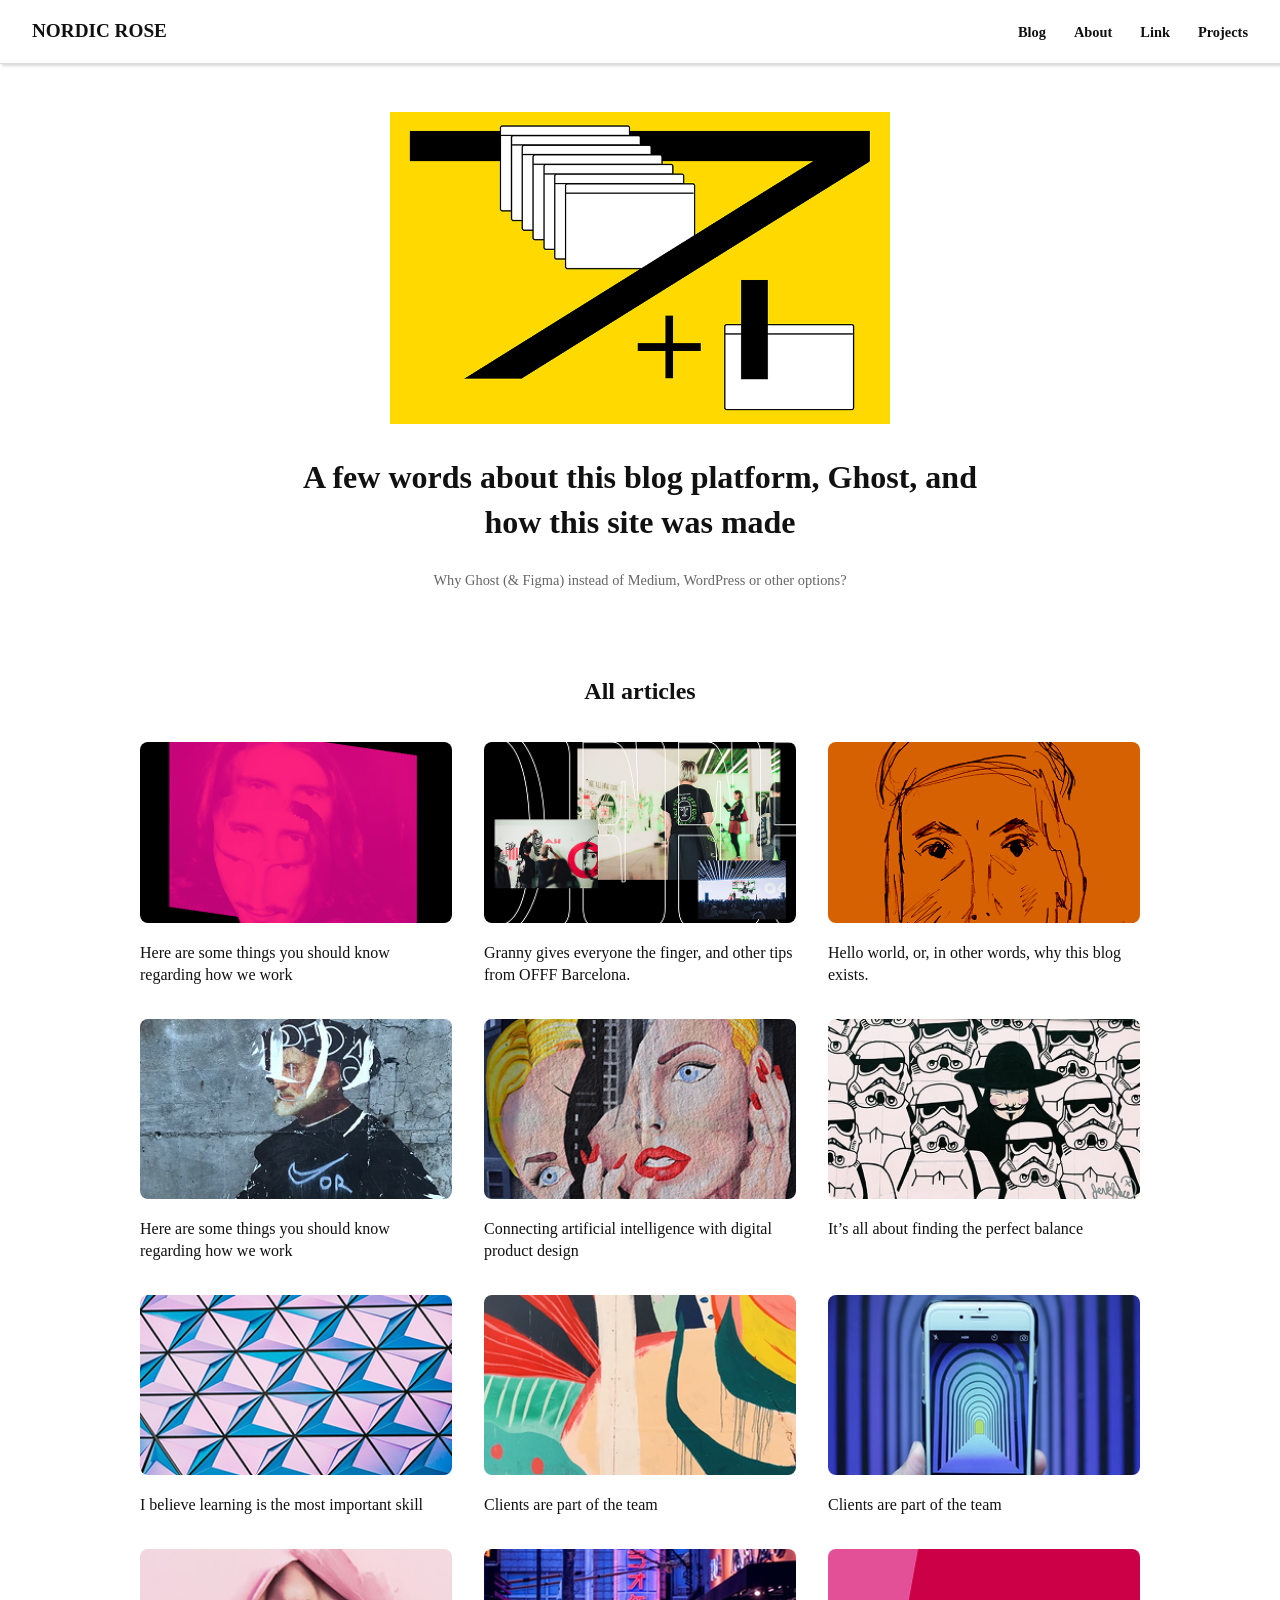
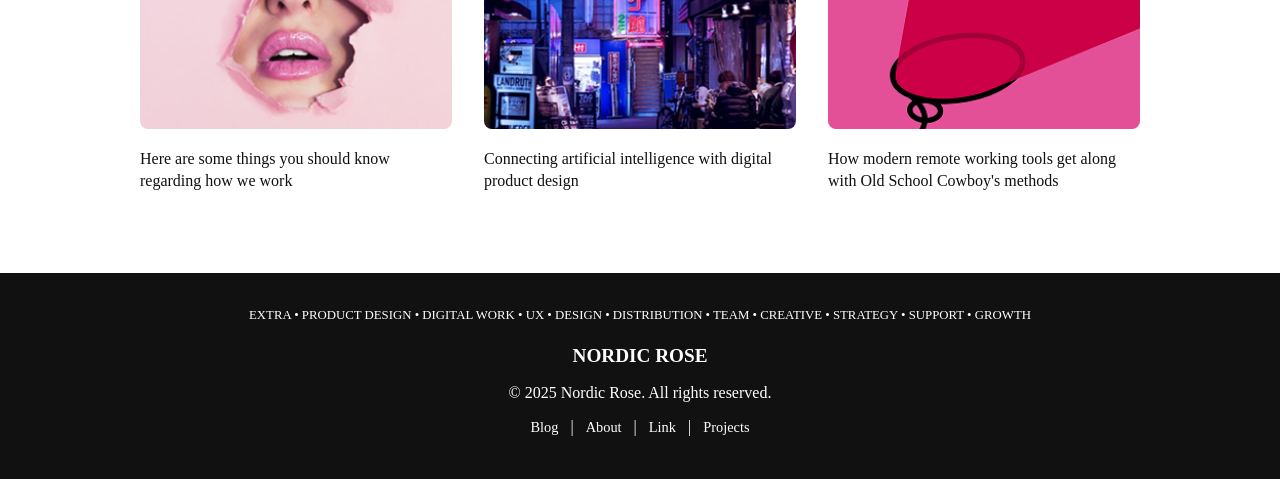
==== index.html @ fc4f7308 "Add files via upload" ====
<!DOCTYPE html>
<html lang="en">
<head>
  <meta charset="UTF-8">
  <meta name="viewport" content="width=device-width, initial-scale=1.0">
  <title>Nordic Rose</title>
  <link rel="stylesheet" href="style.css">
</head>
<body>

  <!-- Header -->
  <header>
    <div class="logo">NORDIC ROSE</div>
    <nav>
      <a href="index.html">Blog</a>
      <a href="about.html">About</a>
      <a href="link.html">Link</a>
      <a href="projects.html">Projects</a>
    </nav>
  </header>

  <!-- Hero Section -->
  <section class="hero">
    <img src="./images/image 2 (1).png" alt="Hero Image">
    <h1>A few words about this blog platform, Ghost, and how this site was made</h1>
    <p class="meta">Why Ghost (& Figma) instead of Medium, WordPress or other options?</p>
  </section>

  <!-- Articles -->
  <section class="articles">
    <h2>All articles</h2>
    <div class="grid">

      <div class="card">
        <img src="./images/Rectangle 12.png" alt="Article 1">
        <h3>Here are some things you should know regarding how we work </h3>
      </div>

      <div class="card">
        <img src="./images/Rectangle 13.png" alt="Article 2">
        <h3>Granny gives everyone the finger, and other tips from OFFF Barcelona.</h3>
      </div>

      <div class="card">
        <img src="./images/Rectangle 13 (1).png" alt="Article 3">
        <h3>Hello world, or, in other words, why this blog exists.</h3>
      </div>

      <div class="card">
        <img src="./images/Rectangle 12 (1).png" alt="Article 4">
        <h3>Here are some things you should know regarding how we work </h3>
      </div>

      <div class="card">
        <img src="./images/Rectangle 14.png" alt="Article 5">
        <h3>Connecting artificial intelligence with digital product design</h3>
      </div>

      <div class="card">
        <img src="./images/Rectangle 15.png" alt="Article 6">
        <h3>It’s all about finding the perfect balance</h3>
      </div>

      <div class="card">
        <img src="./images/Rectangle 12 (2).png" alt="Article 7">
        <h3>I believe learning is the most important skill</h3>
      </div>

      <div class="card">
        <img src="./images/Rectangle 13 (2).png" alt="Article 8">
        <h3>Clients are part of the team</h3>
      </div>

      <div class="card">
        <img src="./images/Rectangle 19.png" alt="Article 9">
        <h3>Clients are part of the team</h3>
      </div>

      <div class="card">
        <img src="./images/Rectangle 17.png" alt="Article 10">
        <h3>Here are some things you should know regarding how we work </h3>
      </div>

      <div class="card">
        <img src="./images/Rectangle 16.png" alt="Article 11">
        <h3>Connecting artificial intelligence with digital product design</h3>
      </div>

      <div class="card">
        <img src="./images/Rectangle 18.png" alt="Article 12">
        <h3>How modern remote working tools get along with Old School Cowboy's methods</h3>
      </div>

    </div> <!-- ✅ closed .grid -->
  </section>

  <!-- Footer -->
  <footer>
    <div class="tags">
      EXTRA • PRODUCT DESIGN • DIGITAL WORK • UX • DESIGN • DISTRIBUTION • TEAM • CREATIVE • STRATEGY • SUPPORT • GROWTH
    </div>
    <div class="footer-brand">NORDIC ROSE</div>
    <p>&copy; 2025 Nordic Rose. All rights reserved.</p>
    <p>
      <a href="index.html">Blog</a> |
      <a href="about.html">About</a> |
      <a href="link.html">Link</a> |
      <a href="projects.html">Projects</a>
    </p>
  </footer>

</body>
</html>
<!-- End of index.html -->
---- style.css ----
/* Reset */
* {
  margin: 0;
  padding: 0;
  box-sizing: border-box;
}

body {
  font-family: Georgia, serif;
  line-height: 1.6;
  color: #111;
  background: #fff;
}

/* Header */
header {
  display: flex;
  justify-content: space-between;
  align-items: center;
  padding: 1rem 2rem;
  border-bottom: 1px solid #ddd;
  box-shadow: 1.95px 1.95px 2.6px rgba(0,0,0,0.15);
}

.logo {
  font-weight: bold;
  font-size: 1.2rem;
}

header nav a {
  margin-left: 1.5rem;
  text-decoration: none;
  color: #111;
  font-weight: bold;
  font-size: 0.9rem;
}

/* Hero */
.hero {
  text-align: center;
  padding: 3rem 1rem;
}

.hero img {
  max-width: 500px;
  width: 100%;
}

.hero h1 {
  font-size: 2rem;
  max-width: 700px;
  margin: 1.5rem auto;
  line-height: 1.4;
  font-weight: bold;
}

.meta {
  font-size: 0.9rem;
  color: #666;
  margin-top: 0.5rem;
}

/* Articles */
.articles {
  padding: 2rem 1rem;
  text-align: center;
}

.articles h2 {
  margin-bottom: 2rem;
  font-size: 1.5rem;
  font-weight: bold;
}

.grid {
  display: grid;
  grid-template-columns: repeat(auto-fit, minmax(250px, 1fr));
  gap: 2rem;
  max-width: 1000px;
  margin: auto;
}

.card {
  text-align: left;
  transition: transform 0.2s ease;
}

.card:hover {
  transform: translateY(-5px);
}

.card img {
  width: 100%;
  border-radius: 8px;
}

.card h3 {
  margin: 0.7rem 0 0;
  font-size: 1rem;
  font-weight: normal;
  line-height: 1.4;
}

/* Footer */
footer {
  background: #111;
  color: #fff;
  text-align: center;
  padding: 2rem 1rem;
  margin-top: 3rem;
}

footer .tags {
  font-size: 0.8rem;
  margin-bottom: 1rem;
}

footer .footer-brand {
  font-size: 1.2rem;
  font-weight: bold;
  margin-bottom: 0.5rem;
}

footer p {
  margin: 0.5rem 0;
}

footer a {
  color: #fff;
  margin: 0 0.5rem;
  text-decoration: none;
  font-size: 0.9rem;
}

/* Responsive */
@media (max-width: 600px) {
  header {
    flex-direction: column;
    gap: 0.5rem;
  }

  .hero h1 {
    font-size: 1.5rem;
    padding: 0 1rem;
  }

  .grid {
    grid-template-columns: 1fr;
  }
}
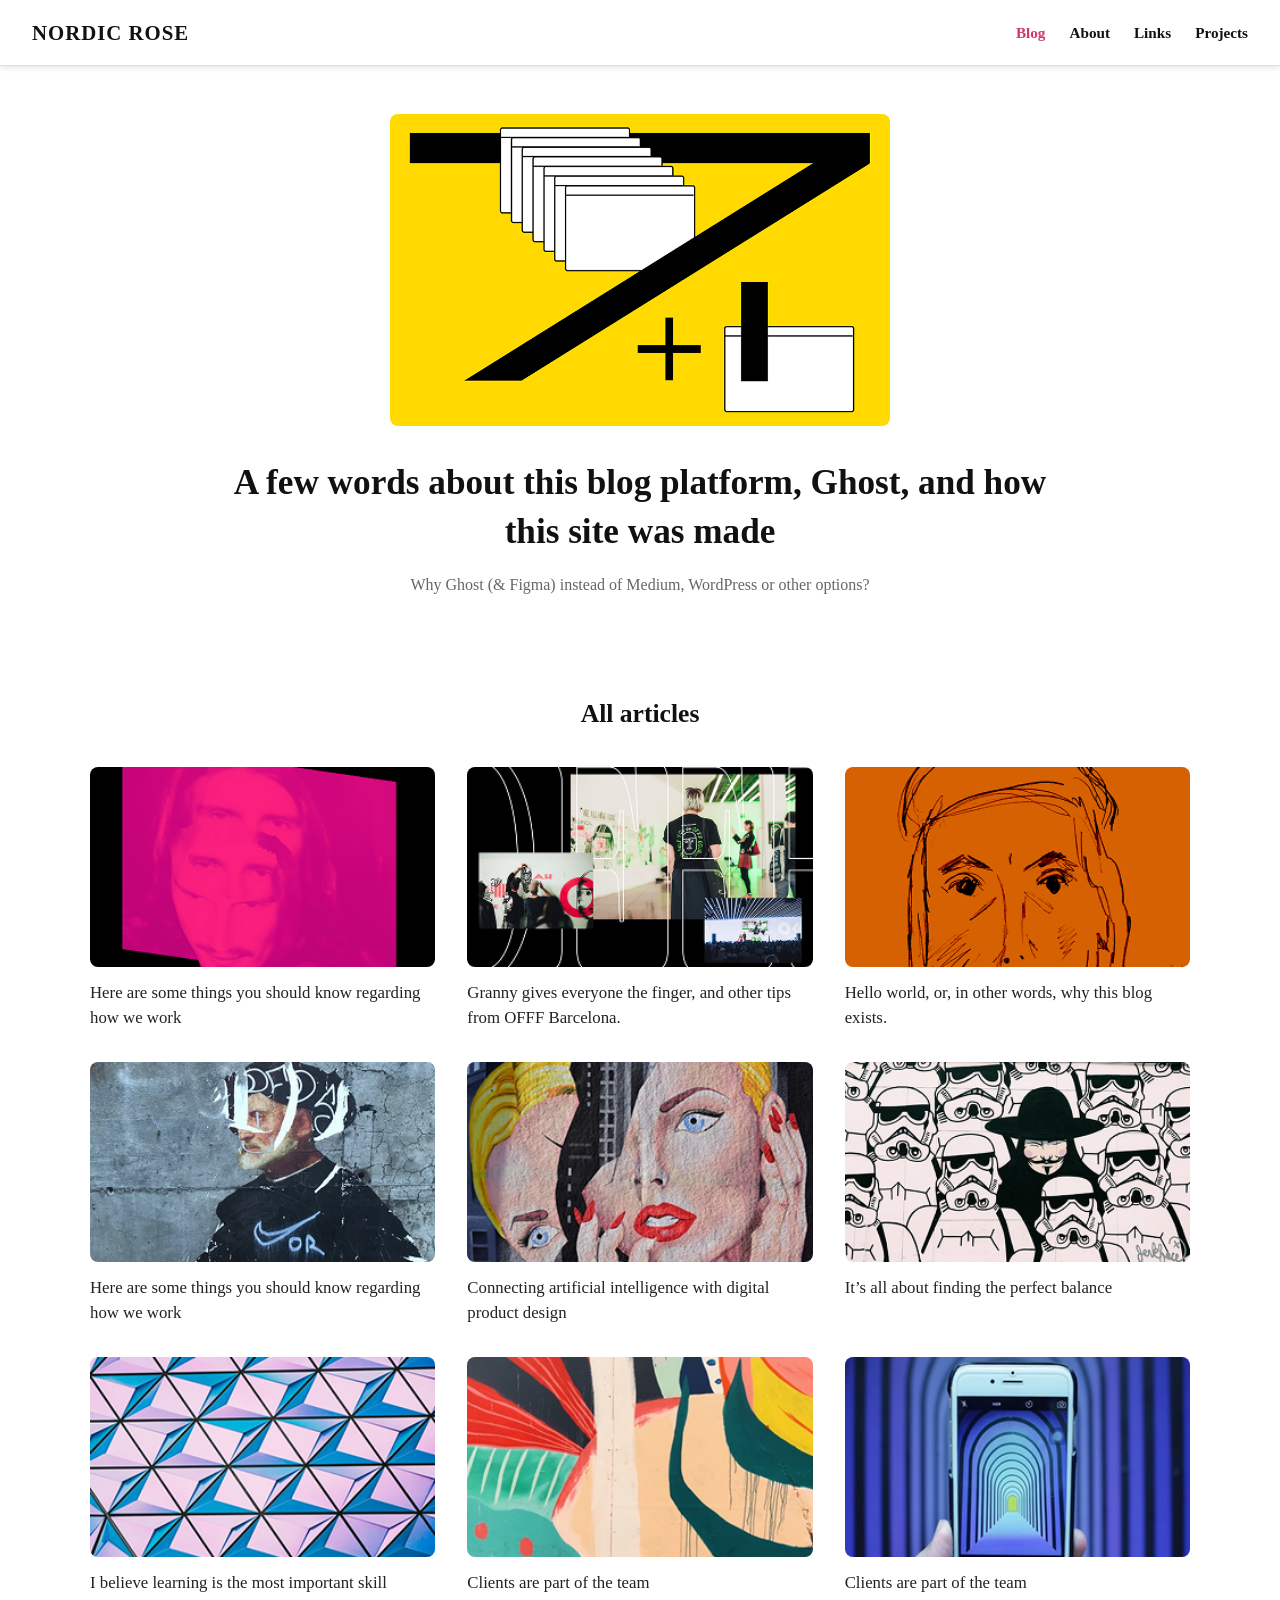
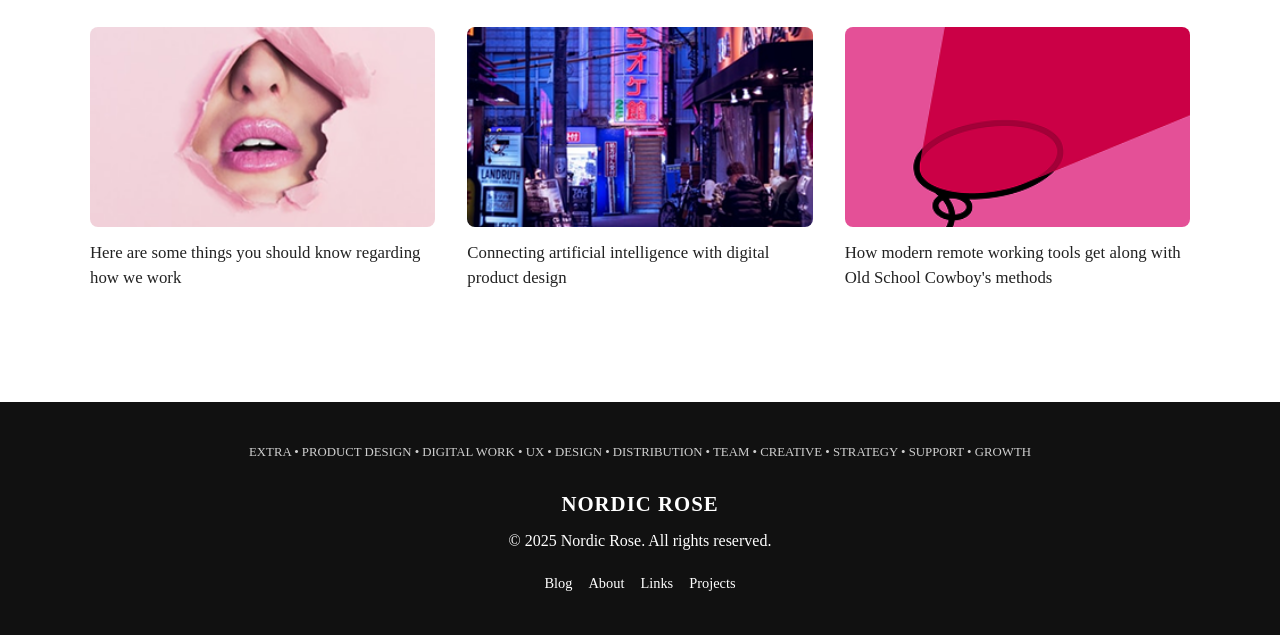
==== commit fe267901: "Add files via upload" ====
--- a/index.html
+++ b/index.html
@@ -4,111 +4,119 @@
   <meta charset="UTF-8">
   <meta name="viewport" content="width=device-width, initial-scale=1.0">
   <title>Nordic Rose</title>
-  <link rel="stylesheet" href="style.css">
+  <link rel="stylesheet" href="./style.css">
 </head>
 <body>
 
   <!-- Header -->
-  <header>
+  <header class="site-header">
     <div class="logo">NORDIC ROSE</div>
-    <nav>
-      <a href="index.html">Blog</a>
-      <a href="about.html">About</a>
-      <a href="link.html">Link</a>
-      <a href="projects.html">Projects</a>
+    <nav aria-label="Main navigation">
+      <ul class="nav-list">
+        <li><a href="article.html" aria-current="page">Blog</a></li>
+        <li><a href="about.html">About</a></li>
+        <li><a href="link.html">Links</a></li>
+        <li><a href="projects.html">Projects</a></li>
+      </ul>
     </nav>
   </header>
 
-  <!-- Hero Section -->
-  <section class="hero">
-    <img src="./images/image 2 (1).png" alt="Hero Image">
-    <h1>A few words about this blog platform, Ghost, and how this site was made</h1>
-    <p class="meta">Why Ghost (& Figma) instead of Medium, WordPress or other options?</p>
-  </section>
+  <!-- Main Content -->
+  <main>
+    <!-- Hero Section -->
+    <section class="hero">
+      <img src="./images/image2.png" alt="Abstract illustration for Nordic Rose blog">
+      <h1>A few words about this blog platform, Ghost, and how this site was made</h1>
+      <p class="meta">
+        Why Ghost (&amp; Figma) instead of Medium, WordPress or other options?
+      </p>
+    </section>
 
-  <!-- Articles -->
-  <section class="articles">
-    <h2>All articles</h2>
-    <div class="grid">
+    <!-- Articles -->
+    <section class="articles">
+      <h2>All articles</h2>
+      <div class="grid">
 
-      <div class="card">
-        <img src="./images/Rectangle 12.png" alt="Article 1">
-        <h3>Here are some things you should know regarding how we work </h3>
+        <article class="card">
+          <img src="./images/Rectangle 12.png" alt="Team collaboration illustration">
+          <h3>Here are some things you should know regarding how we work</h3>
+        </article>
+
+        <article class="card">
+          <img src="./images/Rectangle 13.png" alt="Conference talk in Barcelona">
+          <h3>Granny gives everyone the finger, and other tips from OFFF Barcelona.</h3>
+        </article>
+
+        <article class="card">
+          <img src="./images/Rectangle 13 (1).png" alt="Abstract shapes on white background">
+          <h3>Hello world, or, in other words, why this blog exists.</h3>
+        </article>
+
+        <article class="card">
+          <img src="./images/Rectangle 12 (1).png" alt="Workplace setup with laptop">
+          <h3>Here are some things you should know regarding how we work</h3>
+        </article>
+
+        <article class="card">
+          <img src="./images/Rectangle 14.png" alt="Digital product wireframe design">
+          <h3>Connecting artificial intelligence with digital product design</h3>
+        </article>
+
+        <article class="card">
+          <img src="./images/Rectangle 15.png" alt="Balance scale illustration">
+          <h3>It’s all about finding the perfect balance</h3>
+        </article>
+
+        <article class="card">
+          <img src="./images/Rectangle 12 (2).png" alt="Learning and knowledge growth">
+          <h3>I believe learning is the most important skill</h3>
+        </article>
+
+        <article class="card">
+          <img src="./images/Rectangle 13 (2).png" alt="Team collaboration graphic">
+          <h3>Clients are part of the team</h3>
+        </article>
+
+        <article class="card">
+          <img src="./images/Rectangle 19.png" alt="Abstract lines on dark background">
+          <h3>Clients are part of the team</h3>
+        </article>
+
+        <article class="card">
+          <img src="./images/Rectangle 17.png" alt="Office workspace design">
+          <h3>Here are some things you should know regarding how we work</h3>
+        </article>
+
+        <article class="card">
+          <img src="./images/Rectangle 16.png" alt="Digital product prototyping sketch">
+          <h3>Connecting artificial intelligence with digital product design</h3>
+        </article>
+
+        <article class="card">
+          <img src="./images/Rectangle 18.png" alt="Remote work with cowboy methods illustration">
+          <h3>How modern remote working tools get along with Old School Cowboy's methods</h3>
+        </article>
+
       </div>
-
-      <div class="card">
-        <img src="./images/Rectangle 13.png" alt="Article 2">
-        <h3>Granny gives everyone the finger, and other tips from OFFF Barcelona.</h3>
-      </div>
-
-      <div class="card">
-        <img src="./images/Rectangle 13 (1).png" alt="Article 3">
-        <h3>Hello world, or, in other words, why this blog exists.</h3>
-      </div>
-
-      <div class="card">
-        <img src="./images/Rectangle 12 (1).png" alt="Article 4">
-        <h3>Here are some things you should know regarding how we work </h3>
-      </div>
-
-      <div class="card">
-        <img src="./images/Rectangle 14.png" alt="Article 5">
-        <h3>Connecting artificial intelligence with digital product design</h3>
-      </div>
-
-      <div class="card">
-        <img src="./images/Rectangle 15.png" alt="Article 6">
-        <h3>It’s all about finding the perfect balance</h3>
-      </div>
-
-      <div class="card">
-        <img src="./images/Rectangle 12 (2).png" alt="Article 7">
-        <h3>I believe learning is the most important skill</h3>
-      </div>
-
-      <div class="card">
-        <img src="./images/Rectangle 13 (2).png" alt="Article 8">
-        <h3>Clients are part of the team</h3>
-      </div>
-
-      <div class="card">
-        <img src="./images/Rectangle 19.png" alt="Article 9">
-        <h3>Clients are part of the team</h3>
-      </div>
-
-      <div class="card">
-        <img src="./images/Rectangle 17.png" alt="Article 10">
-        <h3>Here are some things you should know regarding how we work </h3>
-      </div>
-
-      <div class="card">
-        <img src="./images/Rectangle 16.png" alt="Article 11">
-        <h3>Connecting artificial intelligence with digital product design</h3>
-      </div>
-
-      <div class="card">
-        <img src="./images/Rectangle 18.png" alt="Article 12">
-        <h3>How modern remote working tools get along with Old School Cowboy's methods</h3>
-      </div>
-
-    </div> <!-- ✅ closed .grid -->
-  </section>
+    </section>
+  </main>
 
   <!-- Footer -->
-  <footer>
+  <footer class="site-footer">
     <div class="tags">
       EXTRA • PRODUCT DESIGN • DIGITAL WORK • UX • DESIGN • DISTRIBUTION • TEAM • CREATIVE • STRATEGY • SUPPORT • GROWTH
     </div>
     <div class="footer-brand">NORDIC ROSE</div>
     <p>&copy; 2025 Nordic Rose. All rights reserved.</p>
-    <p>
-      <a href="index.html">Blog</a> |
-      <a href="about.html">About</a> |
-      <a href="link.html">Link</a> |
-      <a href="projects.html">Projects</a>
-    </p>
+    <nav aria-label="Footer navigation">
+      <ul class="footer-nav">
+        <li><a href="article.html">Blog</a></li>
+        <li><a href="about.html">About</a></li>
+        <li><a href="link.html">Links</a></li>
+        <li><a href="projects.html">Projects</a></li>
+      </ul>
+    </nav>
   </footer>
 
 </body>
 </html>
-<!-- End of index.html -->
--- a/style.css
+++ b/style.css
@@ -12,139 +12,161 @@
   background: #fff;
 }
 
-/* Header */
-header {
+/* ---------------- Header ---------------- */
+.site-header {
   display: flex;
   justify-content: space-between;
   align-items: center;
   padding: 1rem 2rem;
   border-bottom: 1px solid #ddd;
-  box-shadow: 1.95px 1.95px 2.6px rgba(0,0,0,0.15);
+  box-shadow: 0 2px 6px rgba(0,0,0,0.1);
+  position: sticky;
+  top: 0;
+  background: #fff;
+  z-index: 1000;
 }
 
 .logo {
   font-weight: bold;
-  font-size: 1.2rem;
+  font-size: 1.3rem;
+  letter-spacing: 1px;
 }
 
-header nav a {
-  margin-left: 1.5rem;
+.nav-list {
+  display: flex;
+  list-style: none;
+  gap: 1.5rem;
+}
+
+.nav-list a {
   text-decoration: none;
   color: #111;
   font-weight: bold;
-  font-size: 0.9rem;
+  font-size: 0.95rem;
+  transition: color 0.2s ease;
 }
 
-/* Hero */
+.nav-list a:hover,
+.nav-list a[aria-current="page"] {
+  color: #d23669; /* Accent color */
+}
+
+/* ---------------- Hero Section ---------------- */
 .hero {
   text-align: center;
   padding: 3rem 1rem;
+  max-width: 900px;
+  margin: 0 auto;
 }
 
 .hero img {
   max-width: 500px;
   width: 100%;
+  height: auto;
+  border-radius: 8px;
 }
 
 .hero h1 {
-  font-size: 2rem;
-  max-width: 700px;
-  margin: 1.5rem auto;
+  font-size: 2.2rem;
+  margin: 1.5rem auto 1rem;
   line-height: 1.4;
   font-weight: bold;
 }
 
 .meta {
-  font-size: 0.9rem;
+  font-size: 1rem;
   color: #666;
-  margin-top: 0.5rem;
 }
 
-/* Articles */
+/* ---------------- Articles ---------------- */
 .articles {
-  padding: 2rem 1rem;
+  padding: 3rem 1rem;
   text-align: center;
 }
 
 .articles h2 {
   margin-bottom: 2rem;
-  font-size: 1.5rem;
+  font-size: 1.6rem;
   font-weight: bold;
 }
 
 .grid {
   display: grid;
-  grid-template-columns: repeat(auto-fit, minmax(250px, 1fr));
+  grid-template-columns: repeat(auto-fit, minmax(260px, 1fr));
   gap: 2rem;
-  max-width: 1000px;
+  max-width: 1100px;
   margin: auto;
 }
 
 .card {
   text-align: left;
-  transition: transform 0.2s ease;
+  transition: transform 0.25s ease, box-shadow 0.25s ease;
+  background: #fff;
 }
 
 .card:hover {
-  transform: translateY(-5px);
+  transform: translateY(-6px);
+  box-shadow: 0 4px 12px rgba(0,0,0,0.1);
 }
 
 .card img {
   width: 100%;
   border-radius: 8px;
+  display: block;
 }
 
 .card h3 {
-  margin: 0.7rem 0 0;
-  font-size: 1rem;
+  margin-top: 0.8rem;
+  font-size: 1.05rem;
   font-weight: normal;
-  line-height: 1.4;
+  line-height: 1.5;
+  color: #222;
 }
 
-/* Footer */
-footer {
+/* ---------------- Footer ---------------- */
+.site-footer {
   background: #111;
   color: #fff;
   text-align: center;
-  padding: 2rem 1rem;
-  margin-top: 3rem;
+  padding: 2.5rem 1rem;
+  margin-top: 4rem;
 }
 
-footer .tags {
+.site-footer .tags {
   font-size: 0.8rem;
-  margin-bottom: 1rem;
+  margin-bottom: 1.5rem;
+  opacity: 0.8;
 }
 
-footer .footer-brand {
-  font-size: 1.2rem;
+.footer-brand {
+  font-size: 1.3rem;
   font-weight: bold;
   margin-bottom: 0.5rem;
+  letter-spacing: 1px;
 }
 
-footer p {
+.site-footer p {
   margin: 0.5rem 0;
 }
 
-footer a {
+.footer-nav {
+  display: flex;
+  justify-content: center;
+  flex-wrap: wrap;
+  gap: 1rem;
+  list-style: none;
+  margin-top: 1rem;
+}
+
+.footer-nav a {
   color: #fff;
-  margin: 0 0.5rem;
   text-decoration: none;
   font-size: 0.9rem;
+  transition: color 0.2s ease;
 }
 
-/* Responsive */
-@media (max-width: 600px) {
-  header {
-    flex-direction: column;
-    gap: 0.5rem;
-  }
+.footer-nav a:hover {
+  color: #d23669; /* Accent color */
+}
 
-  .hero h1 {
-    font-size: 1.5rem;
-    padding: 0 1rem;
-  }
-
-  .grid {
-    grid-template-columns: 1fr;
-  }
-}
+/
